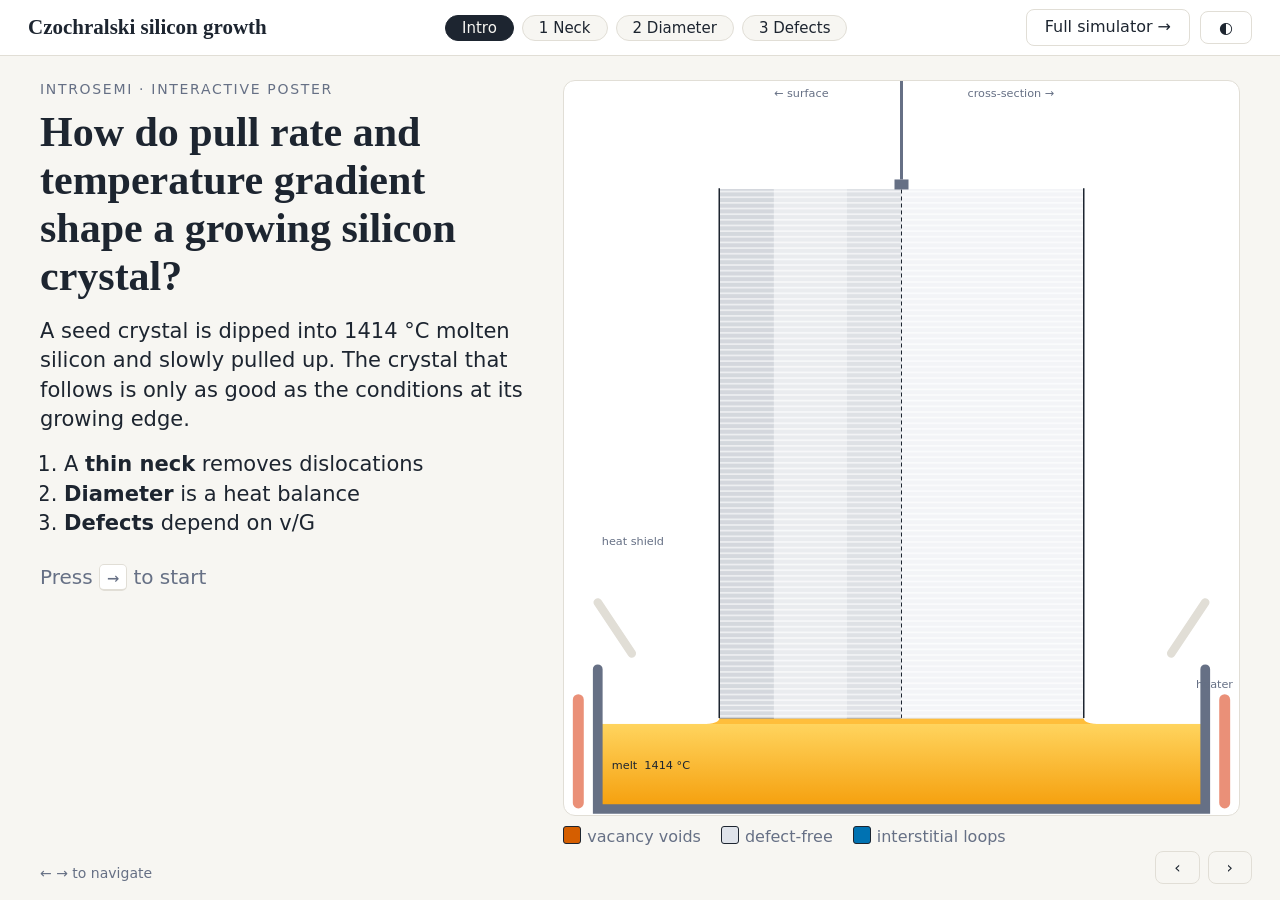
==== index.html @ 5654a04b "initial commit: made by claude sonnet in antigravity" ====
<!DOCTYPE html>
<html lang="en">
<head>
<meta charset="utf-8">
<meta name="viewport" content="width=device-width, initial-scale=1">
<title>Growing a Silicon Ingot: Czochralski Poster</title>
<link rel="stylesheet" href="css/style.css">
</head>
<body>

<header class="topbar">
  <div class="brand">Czochralski silicon growth</div>
  <nav class="dots" id="dots"></nav>
  <div class="right">
    <a class="btn ghost" href="sandbox.html">Full simulator &rarr;</a>
    <button class="btn ghost" id="theme" title="Light / dark">&#9680;</button>
  </div>
</header>

<!-- 0 · Intro -->
<section class="card" id="c0">
  <div class="col text">
    <p class="kicker">IntroSemi &middot; Interactive poster</p>
    <h1>How do pull rate and temperature gradient shape a growing silicon crystal?</h1>
    <p class="lead">A seed crystal is dipped into 1414&nbsp;&deg;C molten silicon and slowly pulled up. The crystal that follows is only as good as the conditions at its growing edge.</p>
    <ol class="lead" style="padding-left:1.2rem">
      <li>A <b>thin neck</b> removes dislocations</li>
      <li><b>Diameter</b> is a heat balance</li>
      <li><b>Defects</b> depend on v/G</li>
    </ol>
    <p class="hint">Press <kbd>&rarr;</kbd> to start</p>
  </div>
  <div class="col fig">
    <canvas id="cv0"></canvas>
    <div class="legend"><span><i class="sw V"></i>vacancy voids</span><span><i class="sw DF"></i>defect-free</span><span><i class="sw I"></i>interstitial loops</span></div>
  </div>
</section>

<!-- 1 · Dash neck -->
<section class="card" id="c1">
  <div class="col text">
    <h2><span class="num">1</span>The thin neck</h2>
    <p class="lead">Dipping the seed causes thermal shock, which creates dislocations. Pull fast at first: the crystal gets thin and the dislocations <b>escape through its surface</b>.</p>
    <label class="ctl pull"><span class="name">Pull rate v</span><output id="o1"></output>
      <input type="range" id="s1" min="1" max="6" step="any" value="4"></label>
    <div class="readout">Neck diameter: <b id="r1d"></b> &nbsp;&middot;&nbsp; gradient <b class="t1">G</b> in neck: <b id="r1g"></b></div>
    <p class="verdict" id="r1v"></p>
    <p class="note">Why can a thin crystal be pulled fast? It loses heat from its sides more easily, so G is steeper (see card 2).</p>
  </div>
  <div class="col fig">
    <canvas id="cv1"></canvas>
    <div class="legend"><span><i class="sw dis"></i>dislocation line</span><span>(neck width exaggerated)</span></div>
  </div>
</section>

<!-- 2 · Diameter -->
<section class="card" id="c2">
  <div class="col text">
    <h2><span class="num">2</span>Diameter is a heat balance</h2>
    <div class="eq"><span class="t1">k<sub>s</sub>G<sub>s</sub></span> &minus; <span class="t2">k<sub>l</sub>G<sub>l</sub></span> = <span class="t3">&rho;L&middot;v</span></div>
    <div class="eqcap">
      <span class="t1"><b>heat up the crystal</b></span>
      <span class="t2"><b>heat from the melt</b></span>
      <span class="t3"><b>latent heat of freezing</b></span>
    </div>
    <label class="ctl pull"><span class="name">Pull rate v</span><output id="o2a"></output>
      <input type="range" id="s2a" min="0.2" max="0.9" step="any"></label>
    <label class="ctl heat"><span class="name">Heater power (melt gradient G<sub>l</sub>)</span><output id="o2b"></output>
      <input type="range" id="s2b" min="0.4" max="0.9" step="any"></label>
    <canvas class="minicanvas" id="cv2b"></canvas>
    <div class="btnrow"><button class="btn ghost" id="reset2">&#8634; Reset</button></div>
    <p class="note">Simplified teaching model, see the full simulator for assumptions.</p>
  </div>
  <div class="col fig">
    <canvas id="cv2"></canvas>
    <div class="banner" id="b2" hidden></div>
    <div class="legend"><span><i class="sw V"></i>voids</span><span><i class="sw DF"></i>defect-free</span><span><i class="sw I"></i>loops</span></div>
  </div>
</section>

<!-- 3 · Defects -->
<section class="card" id="c3">
  <div class="col text">
    <h2><span class="num">3</span>Defects depend on v/G</h2>
    <div class="eq">&xi; = <span class="t3">v</span> / <span class="t1">G</span></div>
    <div class="eqcap"><span class="t3"><b>pull rate</b></span><span class="t1"><b>temperature gradient at the interface</b></span></div>
    <label class="ctl pull"><span class="name">Pull rate v</span><output id="o3a"></output>
      <input type="range" id="s3a" min="0.2" max="0.7" step="any"></label>
    <label class="ctl grad"><span class="name">Gradient G (heat shield)</span><output id="o3b"></output>
      <input type="range" id="s3b" min="2" max="4.5" step="any"></label>
    <div class="gauge" id="gauge">
      <span class="mk" id="mkC">C</span><span class="mk" id="mkE">E</span>
      <span class="zl" style="left:0">slow &rarr; interstitials</span>
      <span class="zl" style="left:31%">ideal</span>
      <span class="zl" style="right:0">fast &rarr; vacancies</span>
    </div>
    <p class="verdict" id="r3v"></p>
    <div class="btnrow">
      <button class="btn ghost" data-p3="fast">Too fast</button>
      <button class="btn ghost" data-p3="ok">Just right</button>
      <button class="btn ghost" data-p3="slow">Too slow</button>
    </div>
    <p class="note">C = wafer centre, E = wafer edge. The edge is cooled harder (larger G), so its ξ is lower. That is why a ring can appear.</p>
  </div>
  <div class="col fig">
    <canvas id="cv3"></canvas>
    <div class="legend"><span><i class="sw V"></i>vacancy voids (COPs)</span><span><i class="sw DF"></i>defect-free</span><span><i class="sw I"></i>interstitial loops</span></div>
  </div>
</section>

<div class="foot">&larr; &rarr; to navigate</div>
<div class="pager">
  <button class="btn ghost" id="prev">&lsaquo;</button>
  <button class="btn ghost" id="next">&rsaquo;</button>
</div>

<script src="js/physics.js"></script>
<script src="js/common.js"></script>
<script src="js/render.js"></script>
<script src="js/poster.js"></script>
</body>
</html>
---- css/style.css ----
:root {
  --paper: #f7f6f2; --card: #ffffff; --ink: #1d2530; --mute: #667085; --line: #e1ded6;
  --teal: #0f766e; --amber: #c2660a; --purple: #7c3aed;
  --V: #D55E00; --DF: #dfe3ea; --I: #0072B2;
  --danger: #b42318;
}
[data-theme="dark"] {
  --paper: #12161c; --card: #1b212b; --ink: #e8ecf2; --mute: #9aa4b5; --line: #2f3846;
  --teal: #2dd4bf; --amber: #fbbf24; --purple: #a78bfa;
  --V: #ff7a1a; --DF: #c3cad6; --I: #4aa8ff;
  --danger: #ff8a80;
}
* { box-sizing: border-box; }
html { font-size: 20px; }
body {
  margin: 0; background: var(--paper); color: var(--ink);
  font-family: system-ui, -apple-system, "Segoe UI", sans-serif; line-height: 1.4;
}
h1, h2, .eq { font-family: Georgia, "Times New Roman", serif; }
h1 { font-size: 2.1rem; line-height: 1.15; margin: 0.4rem 0 0.8rem; }
h2 { font-size: 1.7rem; margin: 0 0 0.4rem; }
.num {
  display: inline-block; width: 1.9rem; height: 1.9rem; line-height: 1.9rem; text-align: center;
  border-radius: 50%; background: var(--ink); color: var(--paper); font-size: 1.1rem; margin-right: 0.4rem;
  font-family: system-ui, sans-serif; vertical-align: 0.1rem;
}
.kicker { text-transform: uppercase; letter-spacing: 0.12em; font-size: 0.7rem; color: var(--mute); margin: 0; }
.lead { font-size: 1.05rem; margin: 0.2rem 0 0.8rem; }
.note { font-size: 0.85rem; color: var(--mute); margin: 0.5rem 0 0; }
.hint { color: var(--mute); margin-top: 1.2rem; }
kbd { border: 1px solid var(--line); border-bottom-width: 2px; border-radius: 5px; padding: 0 0.35rem; background: var(--card); }

/* top bar */
.topbar {
  height: 56px; display: flex; align-items: center; justify-content: space-between;
  padding: 0 1.4rem; border-bottom: 1px solid var(--line); background: var(--card);
}
.brand { font-family: Georgia, serif; font-weight: bold; font-size: 1.05rem; }
.dots { display: flex; gap: 0.4rem; }
.dot {
  border: 1px solid var(--line); background: var(--paper); color: var(--ink); border-radius: 999px;
  padding: 0.15rem 0.8rem; font-size: 0.75rem; cursor: pointer; font-family: inherit;
}
.dot.on { background: var(--ink); color: var(--paper); border-color: var(--ink); }
.right { display: flex; gap: 0.5rem; align-items: center; }
.btn {
  border: 1px solid var(--ink); background: var(--ink); color: var(--paper); border-radius: 8px;
  padding: 0.3rem 0.9rem; font-size: 0.8rem; cursor: pointer; text-decoration: none; font-family: inherit;
}
.btn.ghost { background: transparent; color: var(--ink); border-color: var(--line); }
.btn.ghost:hover { border-color: var(--ink); }
.btn.sel { background: var(--ink); color: var(--paper); }

/* poster cards: one per screen */
.card {
  display: none; height: calc(100vh - 56px); padding: 1.2rem 2rem 2.6rem; gap: 2rem;
  grid-template-columns: minmax(340px, 5fr) 7fr;
}
.card.active { display: grid; }
.col { min-height: 0; min-width: 0; }
.text { overflow-y: auto; }
.fig { position: relative; display: flex; flex-direction: column; gap: 0.5rem; }
.fig canvas, .minicanvas {
  width: 100%; flex: 1; min-height: 0; display: block; background: var(--card);
  border: 1px solid var(--line); border-radius: 12px;
}
.minicanvas { flex: none; height: 165px; margin-top: 0.6rem; }

/* equations */
.eq { font-size: 2rem; margin: 0.4rem 0 0.2rem; white-space: nowrap; }
.eq sub { font-size: 0.55em; }
.t1 { color: var(--teal); } .t2 { color: var(--amber); } .t3 { color: var(--purple); }
.eqcap { display: flex; flex-wrap: wrap; gap: 0.2rem 1rem; font-size: 0.75rem; color: var(--mute); margin-bottom: 0.6rem; }
.eqcap b { font-weight: 600; }

/* controls */
.ctl { display: grid; grid-template-columns: 1fr auto; gap: 0.1rem 0.6rem; margin: 0.7rem 0; font-size: 0.9rem; }
.ctl .name { font-weight: 600; }
.ctl output { font-variant-numeric: tabular-nums; font-family: ui-monospace, Menlo, monospace; }
.ctl input[type=range] { grid-column: 1 / -1; width: 100%; height: 1.6rem; accent-color: var(--ink); }
.ctl.pull .name, .ctl.pull output { color: var(--purple); }
.ctl.heat .name, .ctl.heat output { color: var(--amber); }
.ctl.grad .name, .ctl.grad output { color: var(--teal); }
.ctl input:disabled { opacity: 0.5; }
.btnrow { display: flex; flex-wrap: wrap; gap: 0.4rem; margin: 0.5rem 0; }

/* legend */
.legend { display: flex; flex-wrap: wrap; gap: 0.2rem 1rem; font-size: 0.8rem; color: var(--mute); align-items: center; }
.sw { display: inline-block; width: 0.9rem; height: 0.9rem; border-radius: 3px; border: 1px solid var(--ink); margin-right: 0.3rem; vertical-align: -0.1rem; }
.sw.V { background: var(--V); } .sw.DF { background: var(--DF); } .sw.I { background: var(--I); }
.sw.dis { background: #c026d3; border-color: #c026d3; }

/* v/G gauge */
.gauge { position: relative; height: 1.6rem; border-radius: 6px; margin: 1.6rem 0 1.5rem; border: 1px solid var(--ink);
  background: linear-gradient(90deg, var(--I) 0 31%, var(--DF) 31% 58%, var(--V) 58% 100%); }
.gauge .mk { position: absolute; top: -1.2rem; transform: translateX(-50%); font-size: 0.7rem; font-weight: 700; color: var(--ink); text-align: center; }
.gauge .mk::after { content: ""; display: block; width: 3px; height: 2.7rem; background: var(--ink); margin: 0 auto; }
.gauge .zl { position: absolute; top: 1.9rem; font-size: 0.65rem; color: var(--mute); white-space: nowrap; }
.verdict { font-weight: 600; font-size: 1.05rem; min-height: 1.6rem; margin-top: 1.4rem; }
.readout { font-size: 0.95rem; margin-top: 0.8rem; }
.readout b { font-variant-numeric: tabular-nums; }
.good { color: var(--teal); } .bad { color: var(--danger); }

/* banner over canvas */
.banner {
  position: absolute; left: 50%; top: 45%; transform: translate(-50%, -50%); background: var(--danger); color: #fff;
  padding: 0.8rem 1.4rem; border-radius: 10px; font-weight: 600; text-align: center; max-width: 80%;
  box-shadow: 0 6px 24px rgba(0,0,0,0.3);
}
.banner[hidden] { display: none; }

/* poster bottom nav */
.pager { position: fixed; right: 1.4rem; bottom: 0.8rem; display: flex; gap: 0.4rem; }
.foot { position: fixed; left: 2rem; bottom: 0.8rem; font-size: 0.7rem; color: var(--mute); }

/* sandbox */
.sandbox { display: grid; grid-template-columns: 360px 1fr; gap: 1.2rem; height: calc(100vh - 56px); padding: 1rem 1.4rem; }
.panel { overflow-y: auto; padding-right: 0.4rem; }
.panel h3 { font-size: 0.75rem; text-transform: uppercase; letter-spacing: 0.1em; color: var(--mute); margin: 1rem 0 0.2rem; }
.switch { display: flex; align-items: center; gap: 0.5rem; margin: 0.5rem 0; font-weight: 600; font-size: 0.9rem; }
.switch input { width: 1.2rem; height: 1.2rem; accent-color: var(--ink); }
.stats { display: grid; grid-template-columns: auto 1fr; gap: 0.15rem 0.8rem; font-size: 0.85rem; }
.stats dt { color: var(--mute); } .stats dd { margin: 0; font-family: ui-monospace, Menlo, monospace; }
details { font-size: 0.75rem; color: var(--mute); margin-top: 1rem; }
details p { margin: 0.3rem 0; }
.presets { display: flex; flex-direction: column; gap: 0.35rem; }
.presets .btn { text-align: left; }

@media (max-width: 1000px) { html { font-size: 17px; } }

.fig .overlay {
  position: absolute; left: 12px; top: 12px; margin: 0; padding: 0.5rem 0.8rem; border-radius: 10px;
  background: var(--card); border: 1px solid var(--line); opacity: 0.95;
}
.sandbox .fig { min-height: 0; }
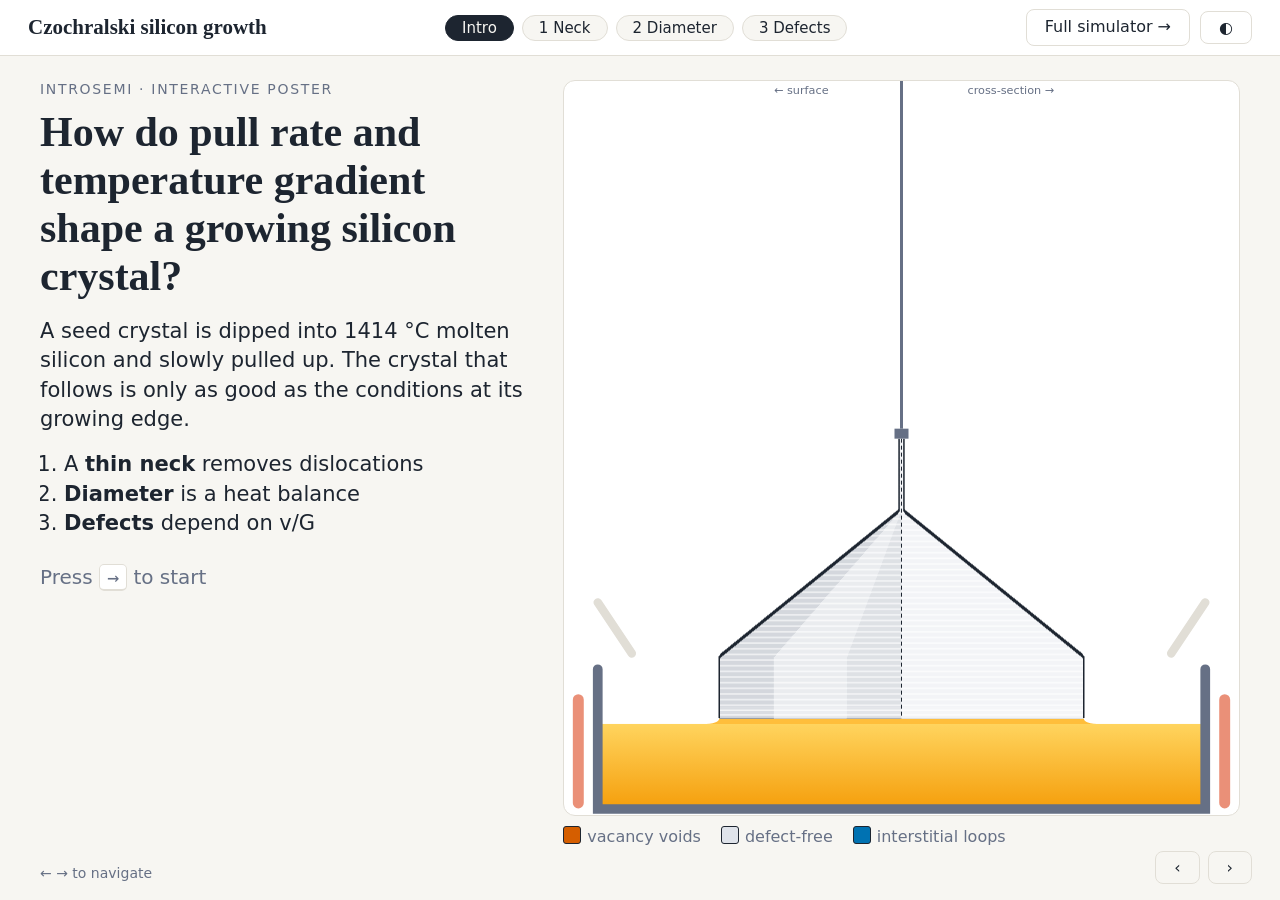
==== commit c26cf379: "feat: add favicon" ====
--- a/index.html
+++ b/index.html
@@ -4,6 +4,7 @@
 <meta charset="utf-8">
 <meta name="viewport" content="width=device-width, initial-scale=1">
 <title>Growing a Silicon Ingot: Czochralski Poster</title>
+<link rel="icon" type="image/svg+xml" href="favicon.svg">
 <link rel="stylesheet" href="css/style.css">
 </head>
 <body>
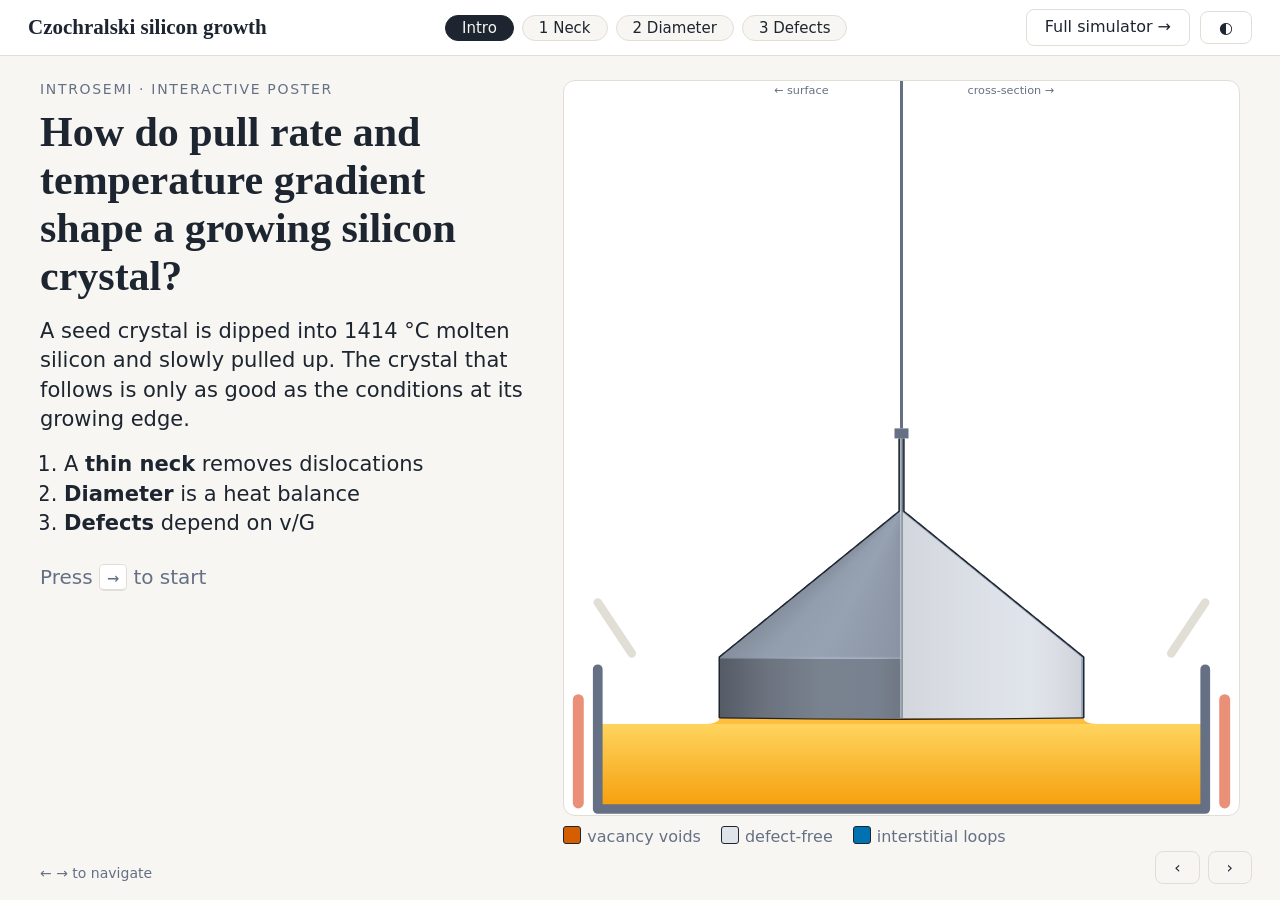
==== commit b5fc875a: "fix: removed cross section in the diameter card" ====
--- a/index.html
+++ b/index.html
@@ -75,7 +75,6 @@
   <div class="col fig">
     <canvas id="cv2"></canvas>
     <div class="banner" id="b2" hidden></div>
-    <div class="legend"><span><i class="sw V"></i>voids</span><span><i class="sw DF"></i>defect-free</span><span><i class="sw I"></i>loops</span></div>
   </div>
 </section>
 
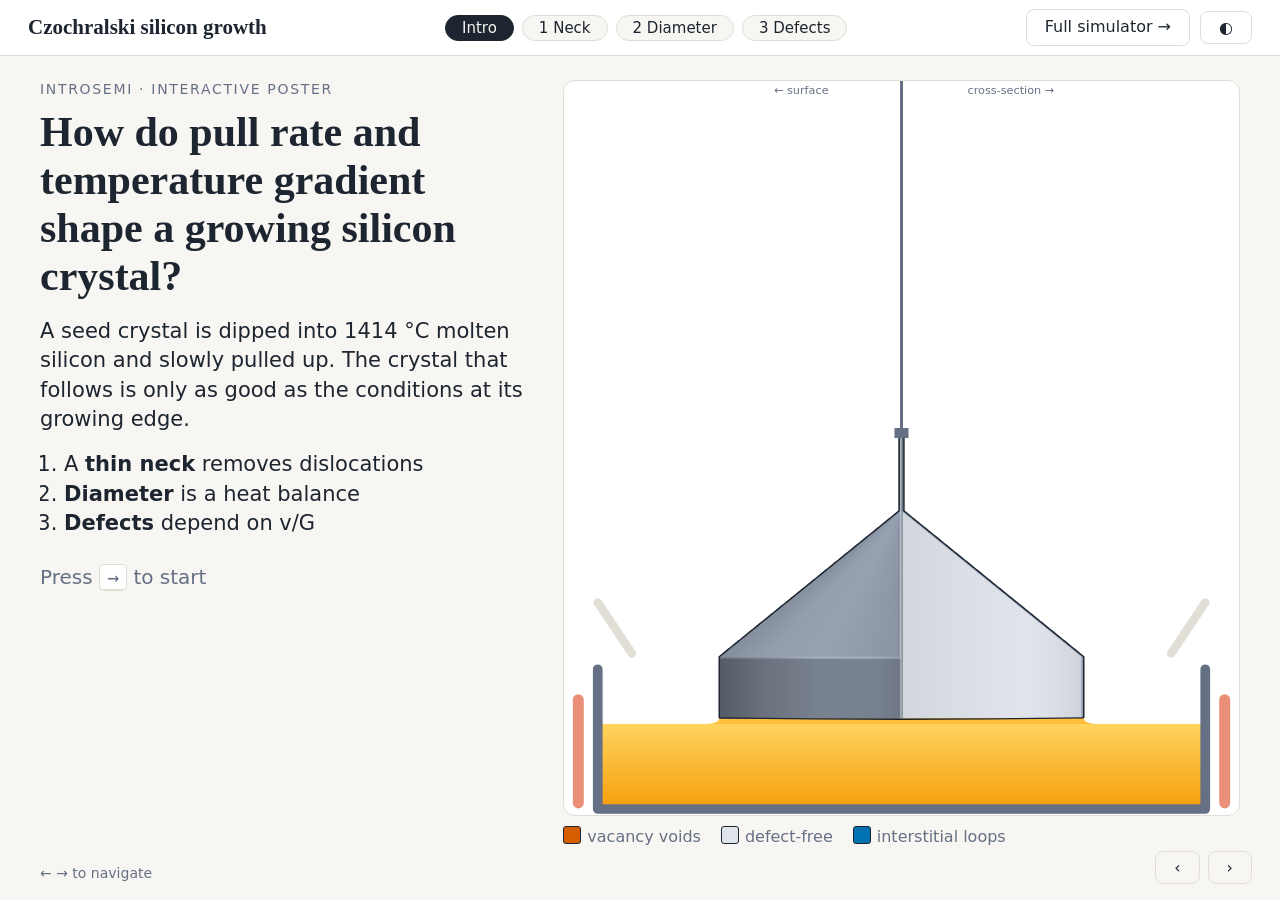
==== commit 6c0f4b6c: "fix: use Delta H instead of L" ====
--- a/index.html
+++ b/index.html
@@ -58,7 +58,7 @@
 <section class="card" id="c2">
   <div class="col text">
     <h2><span class="num">2</span>Diameter is a heat balance</h2>
-    <div class="eq"><span class="t1">k<sub>s</sub>G<sub>s</sub></span> &minus; <span class="t2">k<sub>l</sub>G<sub>l</sub></span> = <span class="t3">&rho;L&middot;v</span></div>
+    <div class="eq"><span class="t1">k<sub>s</sub>G<sub>s</sub></span> &minus; <span class="t2">k<sub>l</sub>G<sub>l</sub></span> = <span class="t3">&rho;&Delta;H&middot;v</span></div>
     <div class="eqcap">
       <span class="t1"><b>heat up the crystal</b></span>
       <span class="t2"><b>heat from the melt</b></span>
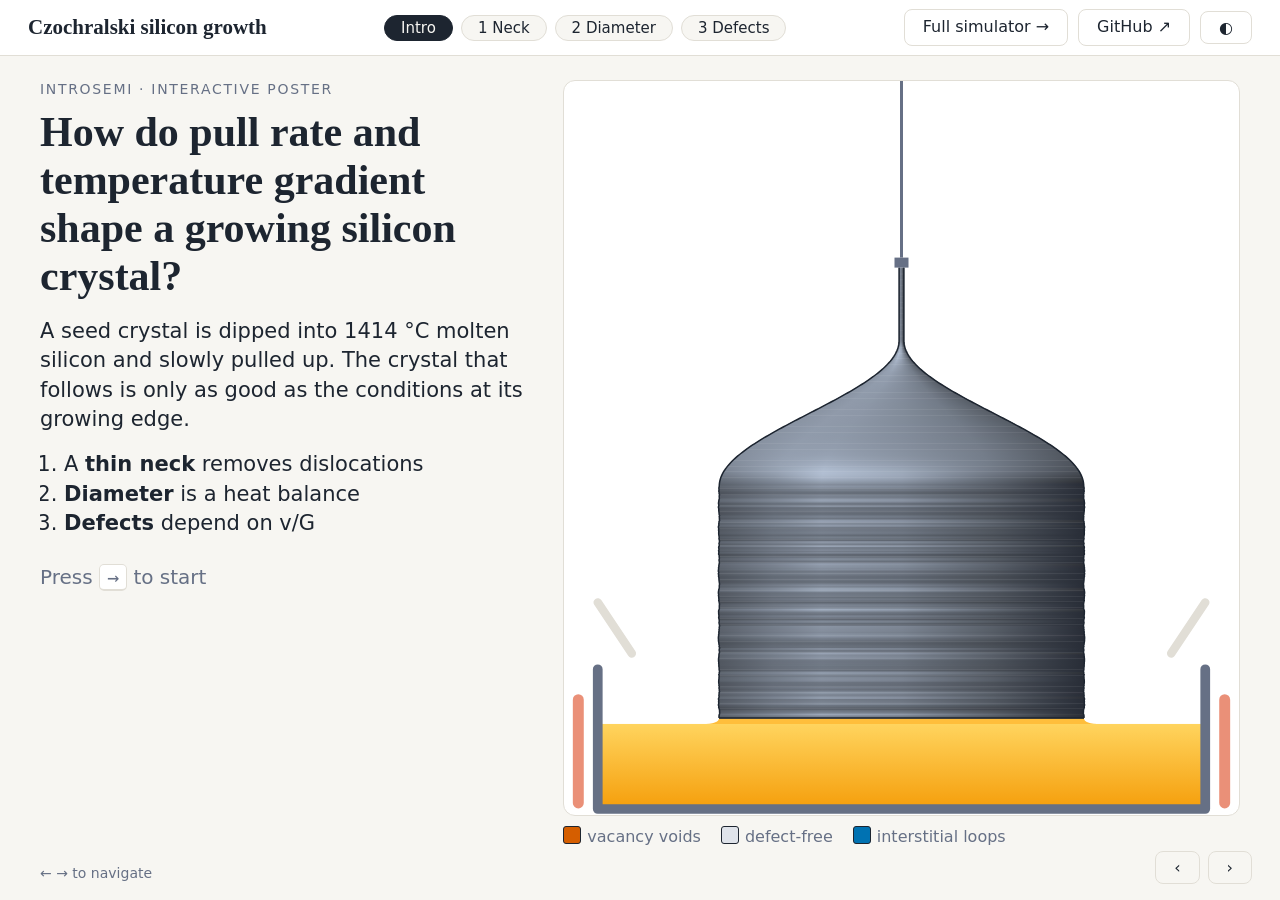
==== commit 47589b23: "feat: add GitHub repo link" ====
--- a/index.html
+++ b/index.html
@@ -1,122 +1,137 @@
 <!DOCTYPE html>
 <html lang="en">
+
 <head>
-<meta charset="utf-8">
-<meta name="viewport" content="width=device-width, initial-scale=1">
-<title>Growing a Silicon Ingot: Czochralski Poster</title>
-<link rel="icon" type="image/svg+xml" href="favicon.svg">
-<link rel="stylesheet" href="css/style.css">
+  <meta charset="utf-8">
+  <meta name="viewport" content="width=device-width, initial-scale=1">
+  <title>Growing a Silicon Ingot: Czochralski Poster</title>
+  <link rel="icon" type="image/svg+xml" href="favicon.svg">
+  <link rel="stylesheet" href="css/style.css">
 </head>
+
 <body>
 
-<header class="topbar">
-  <div class="brand">Czochralski silicon growth</div>
-  <nav class="dots" id="dots"></nav>
-  <div class="right">
-    <a class="btn ghost" href="sandbox.html">Full simulator &rarr;</a>
-    <button class="btn ghost" id="theme" title="Light / dark">&#9680;</button>
+  <header class="topbar">
+    <div class="brand">Czochralski silicon growth</div>
+    <nav class="dots" id="dots"></nav>
+    <div class="right">
+      <a class="btn ghost" href="sandbox.html">Full simulator &rarr;</a>
+      <a class="btn ghost" href="https://github.com/edwar4rd/crystal-grower" target="_blank" rel="noopener">GitHub
+        &#8599;</a>
+      <button class="btn ghost" id="theme" title="Light / dark">&#9680;</button>
+    </div>
+  </header>
+
+  <!-- 0 · Intro -->
+  <section class="card" id="c0">
+    <div class="col text">
+      <p class="kicker">IntroSemi &middot; Interactive poster</p>
+      <h1>How do pull rate and temperature gradient shape a growing silicon crystal?</h1>
+      <p class="lead">A seed crystal is dipped into 1414&nbsp;&deg;C molten silicon and slowly pulled up. The crystal
+        that follows is only as good as the conditions at its growing edge.</p>
+      <ol class="lead" style="padding-left:1.2rem">
+        <li>A <b>thin neck</b> removes dislocations</li>
+        <li><b>Diameter</b> is a heat balance</li>
+        <li><b>Defects</b> depend on v/G</li>
+      </ol>
+      <p class="hint">Press <kbd>&rarr;</kbd> to start</p>
+    </div>
+    <div class="col fig">
+      <canvas id="cv0"></canvas>
+      <div class="legend"><span><i class="sw V"></i>vacancy voids</span><span><i
+            class="sw DF"></i>defect-free</span><span><i class="sw I"></i>interstitial loops</span></div>
+    </div>
+  </section>
+
+  <!-- 1 · Dash neck -->
+  <section class="card" id="c1">
+    <div class="col text">
+      <h2><span class="num">1</span>The thin neck</h2>
+      <p class="lead">Dipping the seed causes thermal shock, which creates dislocations. Pull fast at first: the crystal
+        gets thin and the dislocations <b>escape through its surface</b>.</p>
+      <label class="ctl pull"><span class="name">Pull rate v</span><output id="o1"></output>
+        <input type="range" id="s1" min="1" max="6" step="any" value="4"></label>
+      <div class="readout">Neck diameter: <b id="r1d"></b> &nbsp;&middot;&nbsp; gradient <b class="t1">G</b> in neck: <b
+          id="r1g"></b></div>
+      <p class="verdict" id="r1v"></p>
+      <p class="note">Why can a thin crystal be pulled fast? It loses heat from its sides more easily, so G is steeper
+        (see card 2).</p>
+    </div>
+    <div class="col fig">
+      <canvas id="cv1"></canvas>
+      <div class="legend"><span><i class="sw dis"></i>dislocation line</span><span>(neck width exaggerated)</span></div>
+    </div>
+  </section>
+
+  <!-- 2 · Diameter -->
+  <section class="card" id="c2">
+    <div class="col text">
+      <h2><span class="num">2</span>Diameter is a heat balance</h2>
+      <div class="eq"><span class="t1">k<sub>s</sub>G<sub>s</sub></span> &minus; <span
+          class="t2">k<sub>l</sub>G<sub>l</sub></span> = <span class="t3">&rho;&Delta;H&middot;v</span></div>
+      <div class="eqcap">
+        <span class="t1"><b>heat up the crystal</b></span>
+        <span class="t2"><b>heat from the melt</b></span>
+        <span class="t3"><b>latent heat of freezing</b></span>
+      </div>
+      <label class="ctl pull"><span class="name">Pull rate v</span><output id="o2a"></output>
+        <input type="range" id="s2a" min="0.2" max="0.9" step="any"></label>
+      <label class="ctl heat"><span class="name">Heater power (melt gradient G<sub>l</sub>)</span><output
+          id="o2b"></output>
+        <input type="range" id="s2b" min="0.4" max="0.9" step="any"></label>
+      <canvas class="minicanvas" id="cv2b"></canvas>
+      <div class="btnrow"><button class="btn ghost" id="reset2">&#8634; Reset</button></div>
+      <p class="note">Simplified teaching model, see the full simulator for assumptions.</p>
+    </div>
+    <div class="col fig">
+      <canvas id="cv2"></canvas>
+      <div class="banner" id="b2" hidden></div>
+    </div>
+  </section>
+
+  <!-- 3 · Defects -->
+  <section class="card" id="c3">
+    <div class="col text">
+      <h2><span class="num">3</span>Defects depend on v/G</h2>
+      <div class="eq">&xi; = <span class="t3">v</span> / <span class="t1">G</span></div>
+      <div class="eqcap"><span class="t3"><b>pull rate</b></span><span class="t1"><b>temperature gradient at the
+            interface</b></span></div>
+      <label class="ctl pull"><span class="name">Pull rate v</span><output id="o3a"></output>
+        <input type="range" id="s3a" min="0.2" max="0.7" step="any"></label>
+      <label class="ctl grad"><span class="name">Gradient G (heat shield)</span><output id="o3b"></output>
+        <input type="range" id="s3b" min="2" max="4.5" step="any"></label>
+      <div class="gauge" id="gauge">
+        <span class="mk" id="mkC">C</span><span class="mk" id="mkE">E</span>
+        <span class="zl" style="left:0">slow &rarr; interstitials</span>
+        <span class="zl" style="left:31%">ideal</span>
+        <span class="zl" style="right:0">fast &rarr; vacancies</span>
+      </div>
+      <p class="verdict" id="r3v"></p>
+      <div class="btnrow">
+        <button class="btn ghost" data-p3="fast">Too fast</button>
+        <button class="btn ghost" data-p3="ok">Just right</button>
+        <button class="btn ghost" data-p3="slow">Too slow</button>
+      </div>
+      <p class="note">C = wafer centre, E = wafer edge. The edge is cooled harder (larger G), so its ξ is lower. That is
+        why a ring can appear.</p>
+    </div>
+    <div class="col fig">
+      <canvas id="cv3"></canvas>
+      <div class="legend"><span><i class="sw V"></i>vacancy voids (COPs)</span><span><i
+            class="sw DF"></i>defect-free</span><span><i class="sw I"></i>interstitial loops</span></div>
+    </div>
+  </section>
+
+  <div class="foot">&larr; &rarr; to navigate</div>
+  <div class="pager">
+    <button class="btn ghost" id="prev">&lsaquo;</button>
+    <button class="btn ghost" id="next">&rsaquo;</button>
   </div>
-</header>
 
-<!-- 0 · Intro -->
-<section class="card" id="c0">
-  <div class="col text">
-    <p class="kicker">IntroSemi &middot; Interactive poster</p>
-    <h1>How do pull rate and temperature gradient shape a growing silicon crystal?</h1>
-    <p class="lead">A seed crystal is dipped into 1414&nbsp;&deg;C molten silicon and slowly pulled up. The crystal that follows is only as good as the conditions at its growing edge.</p>
-    <ol class="lead" style="padding-left:1.2rem">
-      <li>A <b>thin neck</b> removes dislocations</li>
-      <li><b>Diameter</b> is a heat balance</li>
-      <li><b>Defects</b> depend on v/G</li>
-    </ol>
-    <p class="hint">Press <kbd>&rarr;</kbd> to start</p>
-  </div>
-  <div class="col fig">
-    <canvas id="cv0"></canvas>
-    <div class="legend"><span><i class="sw V"></i>vacancy voids</span><span><i class="sw DF"></i>defect-free</span><span><i class="sw I"></i>interstitial loops</span></div>
-  </div>
-</section>
+  <script src="js/physics.js"></script>
+  <script src="js/common.js"></script>
+  <script src="js/render.js"></script>
+  <script src="js/poster.js"></script>
+</body>
 
-<!-- 1 · Dash neck -->
-<section class="card" id="c1">
-  <div class="col text">
-    <h2><span class="num">1</span>The thin neck</h2>
-    <p class="lead">Dipping the seed causes thermal shock, which creates dislocations. Pull fast at first: the crystal gets thin and the dislocations <b>escape through its surface</b>.</p>
-    <label class="ctl pull"><span class="name">Pull rate v</span><output id="o1"></output>
-      <input type="range" id="s1" min="1" max="6" step="any" value="4"></label>
-    <div class="readout">Neck diameter: <b id="r1d"></b> &nbsp;&middot;&nbsp; gradient <b class="t1">G</b> in neck: <b id="r1g"></b></div>
-    <p class="verdict" id="r1v"></p>
-    <p class="note">Why can a thin crystal be pulled fast? It loses heat from its sides more easily, so G is steeper (see card 2).</p>
-  </div>
-  <div class="col fig">
-    <canvas id="cv1"></canvas>
-    <div class="legend"><span><i class="sw dis"></i>dislocation line</span><span>(neck width exaggerated)</span></div>
-  </div>
-</section>
-
-<!-- 2 · Diameter -->
-<section class="card" id="c2">
-  <div class="col text">
-    <h2><span class="num">2</span>Diameter is a heat balance</h2>
-    <div class="eq"><span class="t1">k<sub>s</sub>G<sub>s</sub></span> &minus; <span class="t2">k<sub>l</sub>G<sub>l</sub></span> = <span class="t3">&rho;&Delta;H&middot;v</span></div>
-    <div class="eqcap">
-      <span class="t1"><b>heat up the crystal</b></span>
-      <span class="t2"><b>heat from the melt</b></span>
-      <span class="t3"><b>latent heat of freezing</b></span>
-    </div>
-    <label class="ctl pull"><span class="name">Pull rate v</span><output id="o2a"></output>
-      <input type="range" id="s2a" min="0.2" max="0.9" step="any"></label>
-    <label class="ctl heat"><span class="name">Heater power (melt gradient G<sub>l</sub>)</span><output id="o2b"></output>
-      <input type="range" id="s2b" min="0.4" max="0.9" step="any"></label>
-    <canvas class="minicanvas" id="cv2b"></canvas>
-    <div class="btnrow"><button class="btn ghost" id="reset2">&#8634; Reset</button></div>
-    <p class="note">Simplified teaching model, see the full simulator for assumptions.</p>
-  </div>
-  <div class="col fig">
-    <canvas id="cv2"></canvas>
-    <div class="banner" id="b2" hidden></div>
-  </div>
-</section>
-
-<!-- 3 · Defects -->
-<section class="card" id="c3">
-  <div class="col text">
-    <h2><span class="num">3</span>Defects depend on v/G</h2>
-    <div class="eq">&xi; = <span class="t3">v</span> / <span class="t1">G</span></div>
-    <div class="eqcap"><span class="t3"><b>pull rate</b></span><span class="t1"><b>temperature gradient at the interface</b></span></div>
-    <label class="ctl pull"><span class="name">Pull rate v</span><output id="o3a"></output>
-      <input type="range" id="s3a" min="0.2" max="0.7" step="any"></label>
-    <label class="ctl grad"><span class="name">Gradient G (heat shield)</span><output id="o3b"></output>
-      <input type="range" id="s3b" min="2" max="4.5" step="any"></label>
-    <div class="gauge" id="gauge">
-      <span class="mk" id="mkC">C</span><span class="mk" id="mkE">E</span>
-      <span class="zl" style="left:0">slow &rarr; interstitials</span>
-      <span class="zl" style="left:31%">ideal</span>
-      <span class="zl" style="right:0">fast &rarr; vacancies</span>
-    </div>
-    <p class="verdict" id="r3v"></p>
-    <div class="btnrow">
-      <button class="btn ghost" data-p3="fast">Too fast</button>
-      <button class="btn ghost" data-p3="ok">Just right</button>
-      <button class="btn ghost" data-p3="slow">Too slow</button>
-    </div>
-    <p class="note">C = wafer centre, E = wafer edge. The edge is cooled harder (larger G), so its ξ is lower. That is why a ring can appear.</p>
-  </div>
-  <div class="col fig">
-    <canvas id="cv3"></canvas>
-    <div class="legend"><span><i class="sw V"></i>vacancy voids (COPs)</span><span><i class="sw DF"></i>defect-free</span><span><i class="sw I"></i>interstitial loops</span></div>
-  </div>
-</section>
-
-<div class="foot">&larr; &rarr; to navigate</div>
-<div class="pager">
-  <button class="btn ghost" id="prev">&lsaquo;</button>
-  <button class="btn ghost" id="next">&rsaquo;</button>
-</div>
-
-<script src="js/physics.js"></script>
-<script src="js/common.js"></script>
-<script src="js/render.js"></script>
-<script src="js/poster.js"></script>
-</body>
-</html>
+</html>
